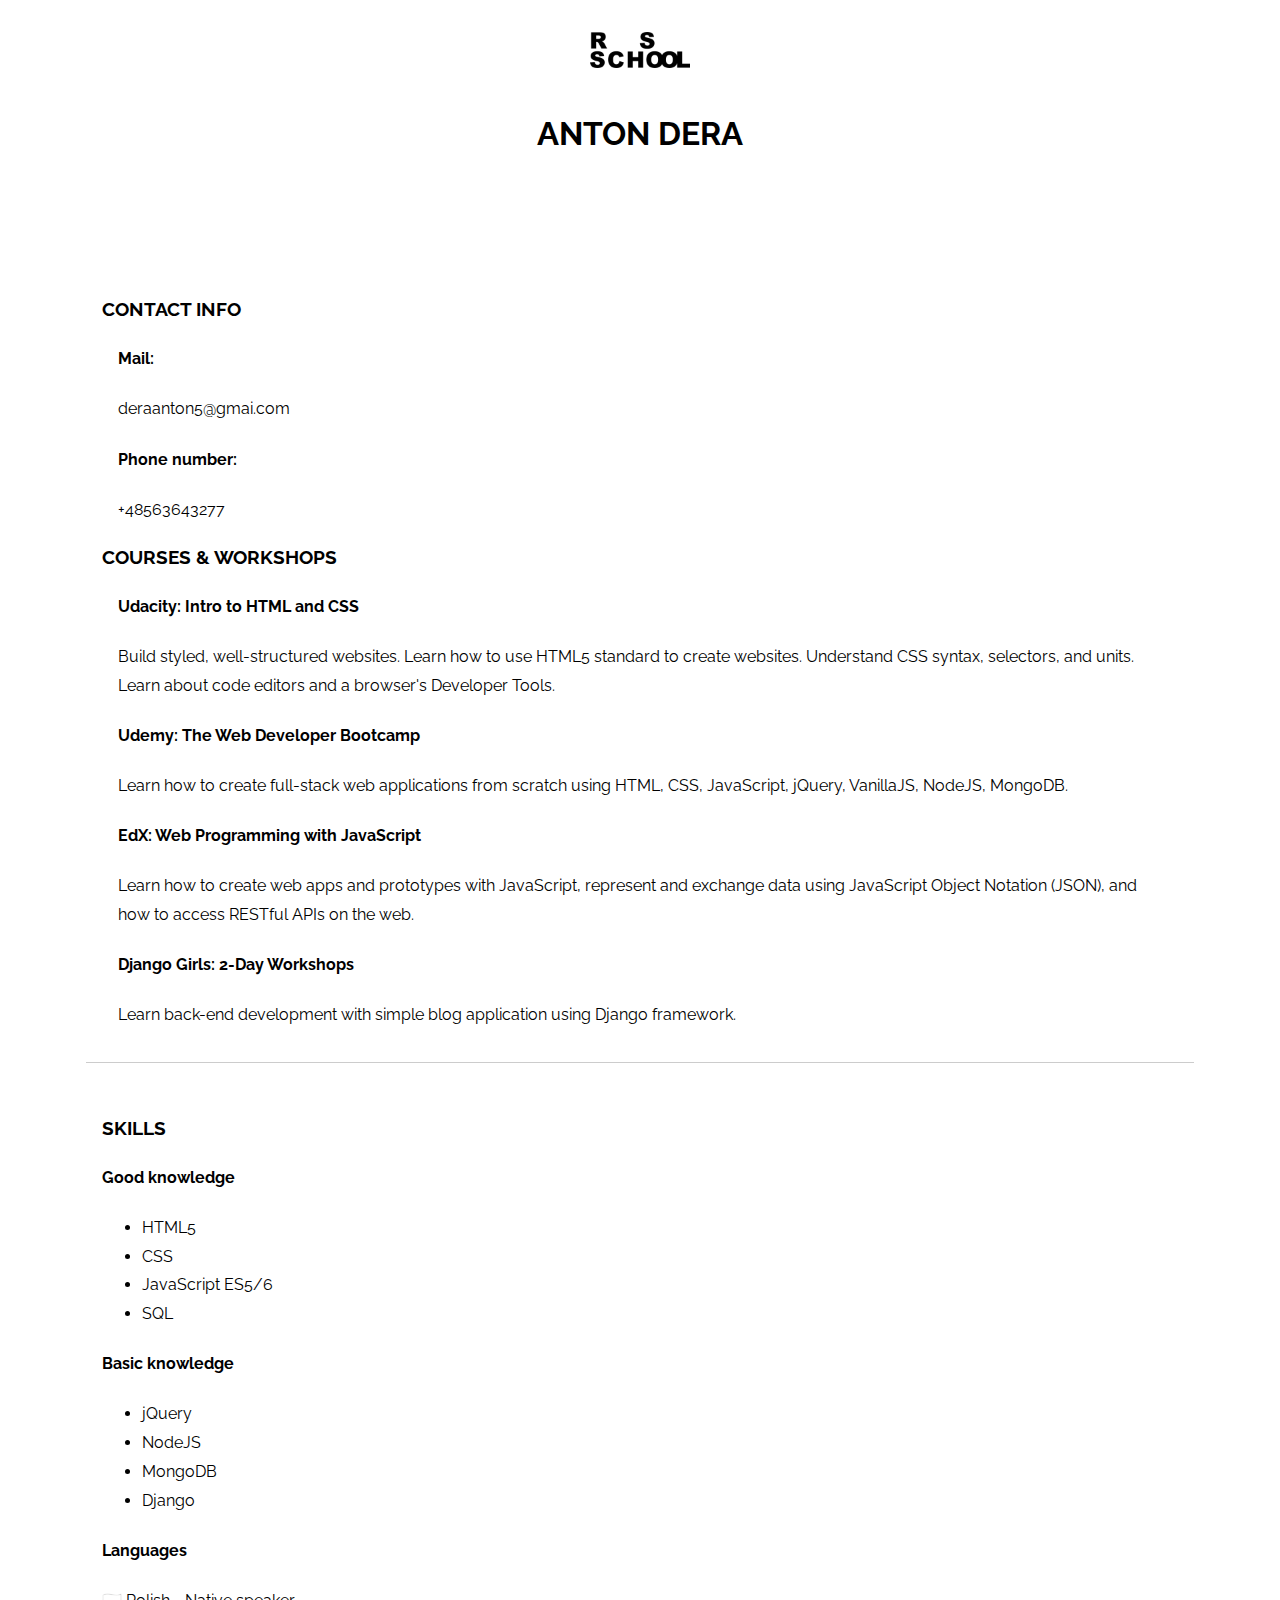
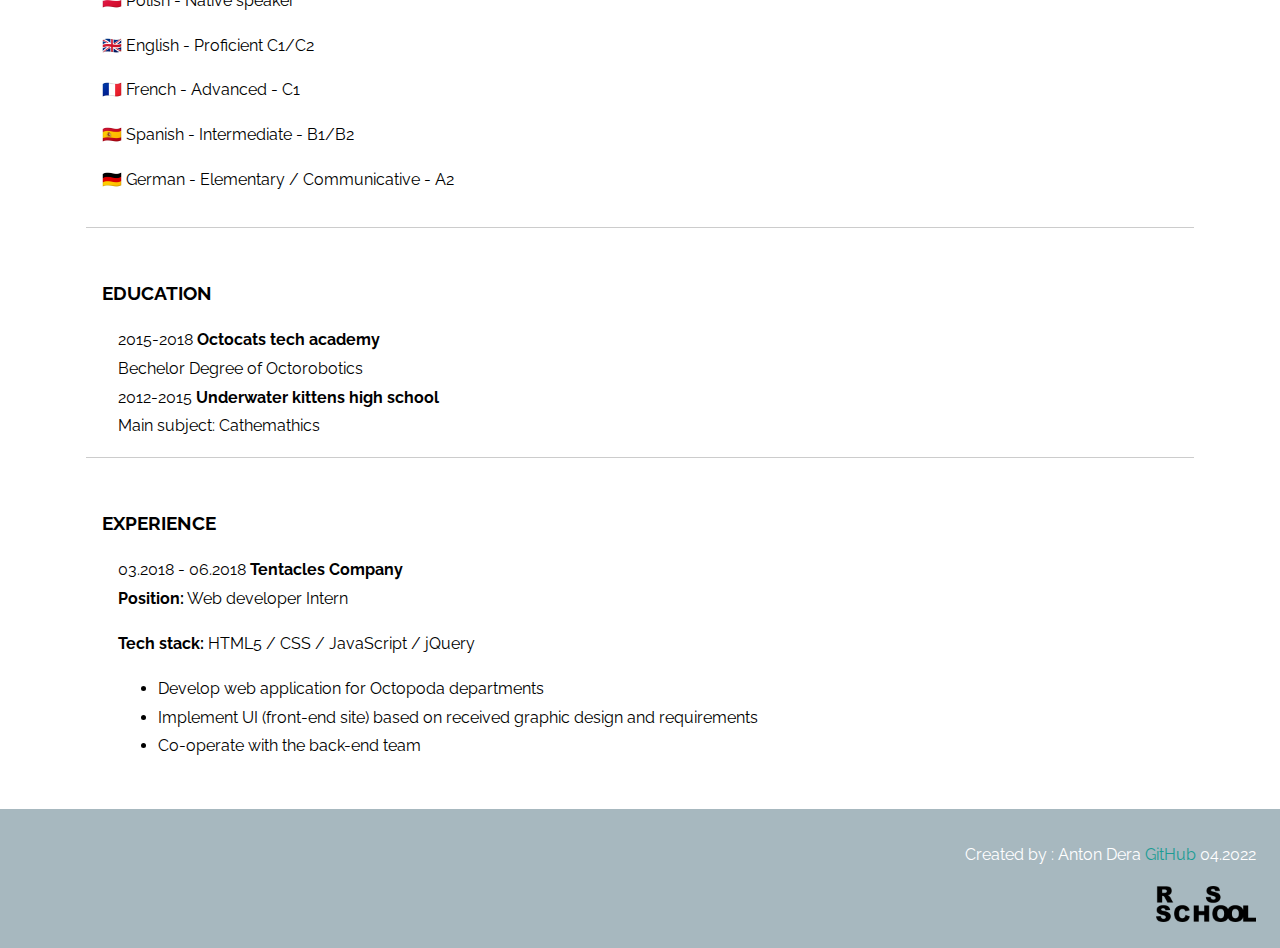
==== index.html @ 9add51fe "feat: add real social icons" ====
<!DOCTYPE html>
<html lang="en" >
<head>
  <meta charset="UTF-8">
  <title>CV - Anton</title>
  <meta name="description" content="simple CV example created with HTML and CSS">
  <meta name="author" content="Fly Nerd">
  <link rel="icon" href="logo-rsschool3.png">
  <meta name="viewport" content="width=device-width, initial-scale=1">
  <link rel="stylesheet" href="https://use.fontawesome.com/releases/v5.0.13/css/all.css" integrity="sha384-DNOHZ68U8hZfKXOrtjWvjxusGo9WQnrNx2sqG0tfsghAvtVlRW3tvkXWZh58N9jp" crossorigin="anonymous">
  <link rel="stylesheet" href="style.css">
</head>

<body>
  <header>
    <div>
      <img alt="logo" src="logo-rsschool3.png" >
    </div>
    <h1>Anton Dera</h1>
    <section>
  </header>
  <main>

    <section>
      <h3>Contact info</h3>
      <article >
        <div>
          <h4>Mail:</h4>
        </div>
        <div >
          <p>deraanton5@gmai.com </p>
        </div>
        <div >
          <h4>Phone number:</h4>
        </div>
        <div >
          <p>+48563643277 </p>
        </div>
      </article>
      <h3>Courses & Workshops</h3>
      <article >
        <div>
          <h4>Udacity: Intro to HTML and CSS</h4>
        </div>
        <div>
          <p>Build styled, well-structured websites. Learn how to use HTML5 standard to create websites. Understand CSS syntax, selectors, and units. Learn about code editors and a browser's Developer Tools.</p>
        </div>
      </article>
      <article>
        <div>
          <h4>Udemy: The Web Developer Bootcamp</h4>
        </div>
        <div> 
          <p>Learn how to create full-stack web applications from scratch using HTML, CSS, JavaScript, jQuery, VanillaJS, NodeJS, MongoDB.</p>
        </div>
      </article>
      <article >
        <div >
          <h4>EdX: Web Programming with JavaScript</h4>
        </div>
        <div >
          <p> Learn how to create web apps and prototypes with JavaScript, represent and exchange data using JavaScript Object Notation (JSON), and how to access RESTful APIs on the web. </p>
        </div>
      </article>
      <article >
        <div >
          <h4>Django Girls: 2-Day Workshops</h4>
        </div>
        <div>
          <p>Learn back-end development with simple blog application using Django  framework.</p>
        </div>
      </article>
    </section>
    <section>
      <h3>Skills</h3>
      <div>
        <div >
          <h4>Good knowledge</h4>
          <ul>
            <li>HTML5</li>
            <li>CSS</li>
            <li>JavaScript ES5/6</li>
            <li>SQL</li>
          </ul>
        </div>
        <div>
          <h4>Basic knowledge</h4>
          <ul>
            <li>jQuery</li>
            <li>NodeJS</li>
            <li>MongoDB</li>
            <li>Django</li>
          </ul>
        </div>
        <div>
          <h4>Languages</h4>
          <p>🇵🇱 Polish - Native speaker</p>
          <p>🇬🇧 English - Proficient C1/C2</p>
          <p>🇫🇷 French - Advanced - C1</p>
          <p>🇪🇸 Spanish - Intermediate - B1/B2</p>
          <p>🇩🇪 German - Elementary / Communicative - A2</p>
        </div>
      </div>
    </section>

    <section>
      <h3>Education</h3>
      <article>
        <div >
          <span>2015-2018</span> <strong>Octocats tech academy</strong>
        </div>
        <div >
          Bechelor Degree of Octorobotics
        </div>
      </article>
      <article>
        <div >
          <span>2012-2015</span> <strong>Underwater kittens high school</strong>
        </div>
        <div>
          Main subject: Cathemathics
        </div>
      </article>
    </section>
    <section>
      <h3>Experience</h3>

      <article>
        <div >
          <span>03.2018 - 06.2018</span> <strong>Tentacles Company</strong><br> <strong>Position:</strong> Web developer Intern
        </div>
        <div>
          <p><strong>Tech stack:</strong> HTML5 / CSS / JavaScript / jQuery</p>
          <ul >
            <li>Develop web application for Octopoda departments</li>
            <li>Implement UI (front-end site) based on received graphic design and requirements</li>
            <li>Co-operate with the back-end team </li>
          </ul>
        </div>
      </article>
    </section>
  </main>
  <footer>
    <p>Created by : Anton Dera <a href="https://github.com/d544s/rsschool-cv">GitHub</a> 04.2022 </p>
    <img alt="logo"src="logo-rsschool3.png" >
  </footer>
 </body>
</html>
---- style.css ----
@import url('https://fonts.googleapis.com/css?family=Raleway');

body {
  margin: 0;
  font-family: 'Raleway';
  font-size: 16px;
  line-height: 1.8em;
}

a {
  color: #1C9C94;
  text-decoration: none;
}

a:hover {
  opacity: 0.5;
}

article {
  padding:0 1em;
}

section{
  margin: 1em;
  padding: 1em;
}

header, main, footer {
  margin: 0 auto;
}

header {
  padding: 2em;
  text-align: center;
  background-image: url('./img/bg.jpg');
  background-size: cover;
  background-position: fixed;

}

header section {
  margin: 0 auto;
  max-width: 640px;
}

header img {
  max-width: 200px;
  margin-bottom: 10px;
}

h1 {
  text-transform: uppercase;
  margin: 1em 0;
}

h3 {
  text-transform: uppercase;
}

h3, h4 {
  font-weight: bold;
}

main {
  max-width: 1140px;
}

main section:not(:last-child) {
  border-bottom: 1px solid #ccc;
}

.fab {
  border: 1px solid white;
  border-radius: 50%;
  font-size: 1.5em;
  width: 1.5em;
  height: 1.5em;
  line-height: 1.5em;
  margin: 5px;
  text-align: center;
}

a .fab {
  color: white;
}

.course, .skills {
  display: -ms-flexbox;
  display: flex;
  -ms-flex-wrap: wrap;
  flex-wrap: wrap;
}

.course .title {
  color: #509e98;
  -ms-flex: 0 0 33.3%;
  flex: 0 0 33.3%;
  max-width: 33%;
}

.course .descrition {
  -ms-flex: 0 0 66.6%;
  flex: 0 0 66.6%;
  max-width: 66.6%;
}

.course .descrition p {
  padding-left: 1em;
}

.skills .column {
  -ms-flex: 0 0 50%%;
  flex: 0 0 50%;
  max-width: 50%;
}

.skills .column ul, ul.job-description {
  list-style-type: none;
}

.skills .column ul > li:before {
  content: "►";
  padding-right: 0.5em;
  color: #509e98;
}

.school, .job-title {
  text-transform: capitalize;
}

.school span, .job-title span {
  color: #889499;
  text-decoration: underline;
}

ul.job-description li:before{
  content: "✔";
  padding-right: 0.5em;
  color: #509e98;
}

footer {
 padding: 1em 1.5em;
 background: #A7B8BF;
 color: white;
 text-align: right;
}

@media only screen and (max-width: 768px) {
  .course {
    display: block;
  }

  .course .title, .course .descrition {
    max-width: 100%;
  }

}

@media only screen and (max-width: 576px) {
  .skills {
    display: block;
  }

  .skills .column {
    max-width: 100%;
  }

  footer {
    text-align: center;
  }
}
img {
  width: 100px;
}
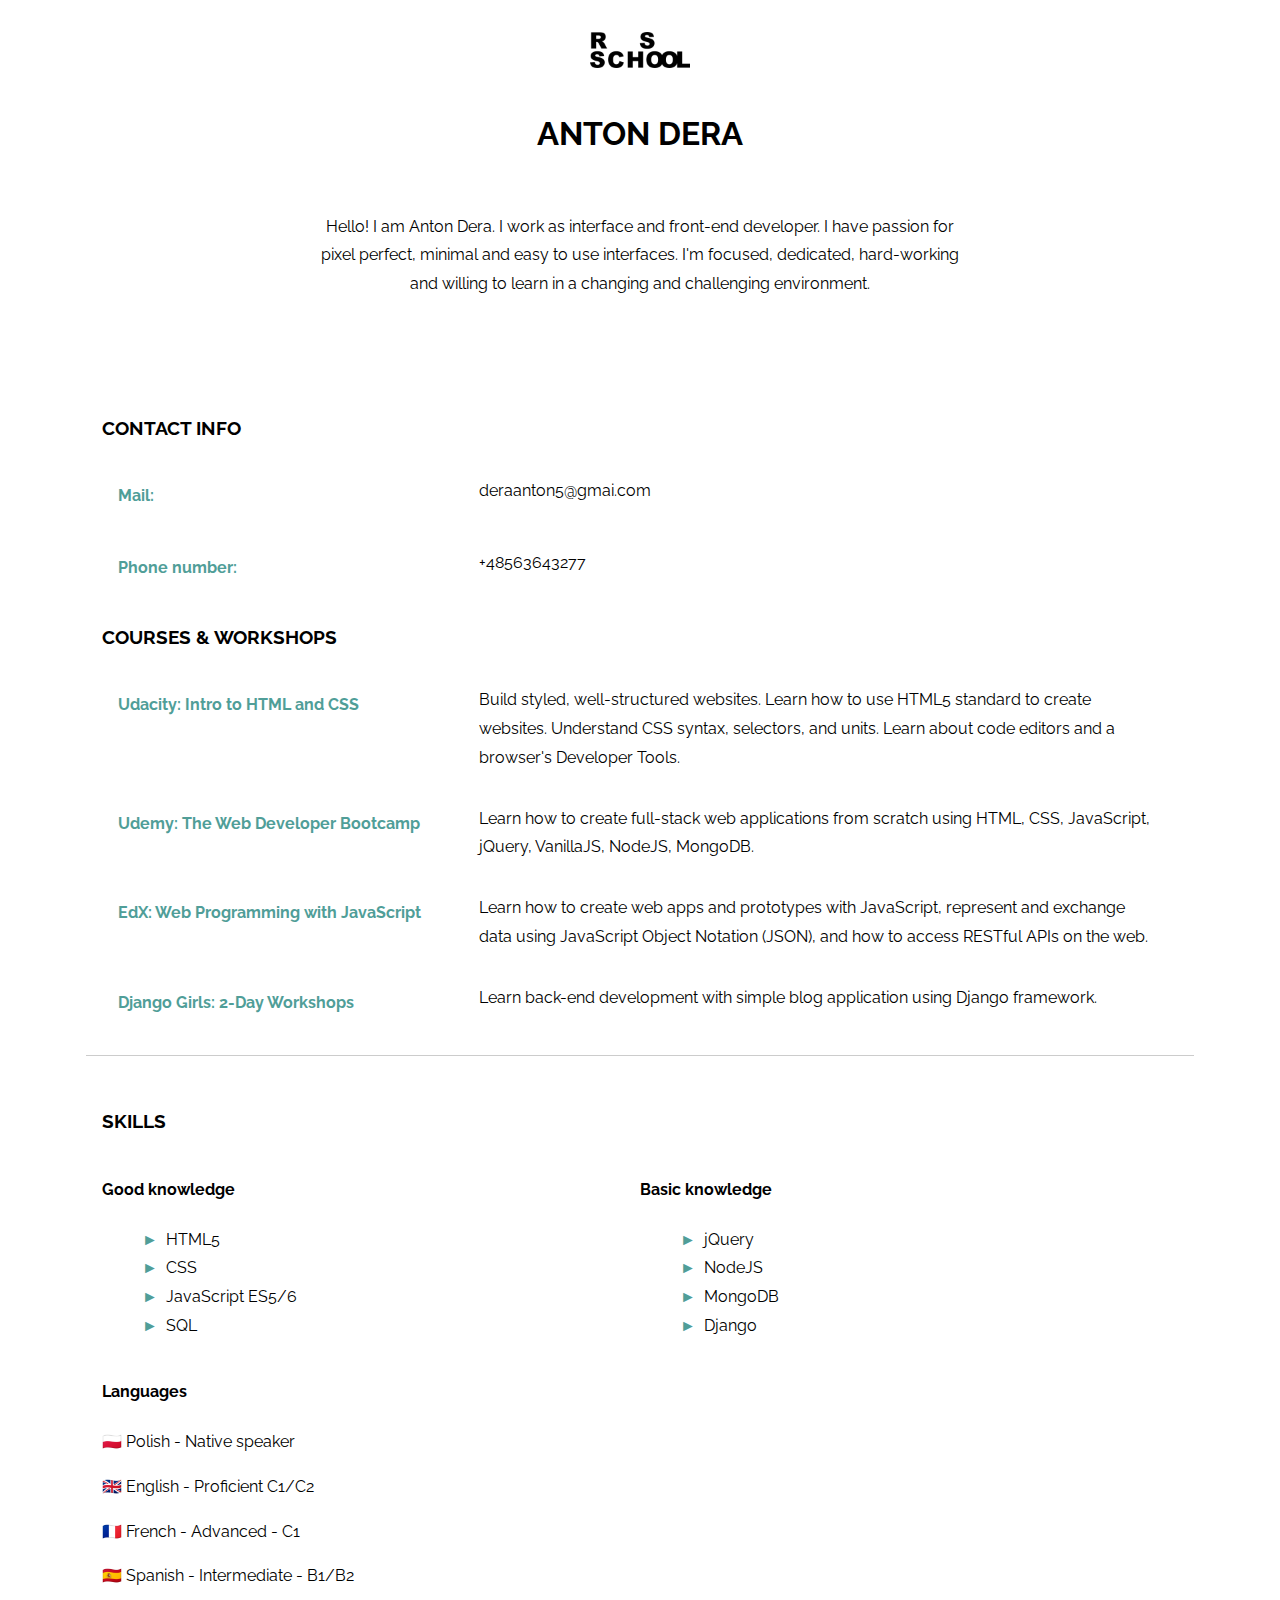
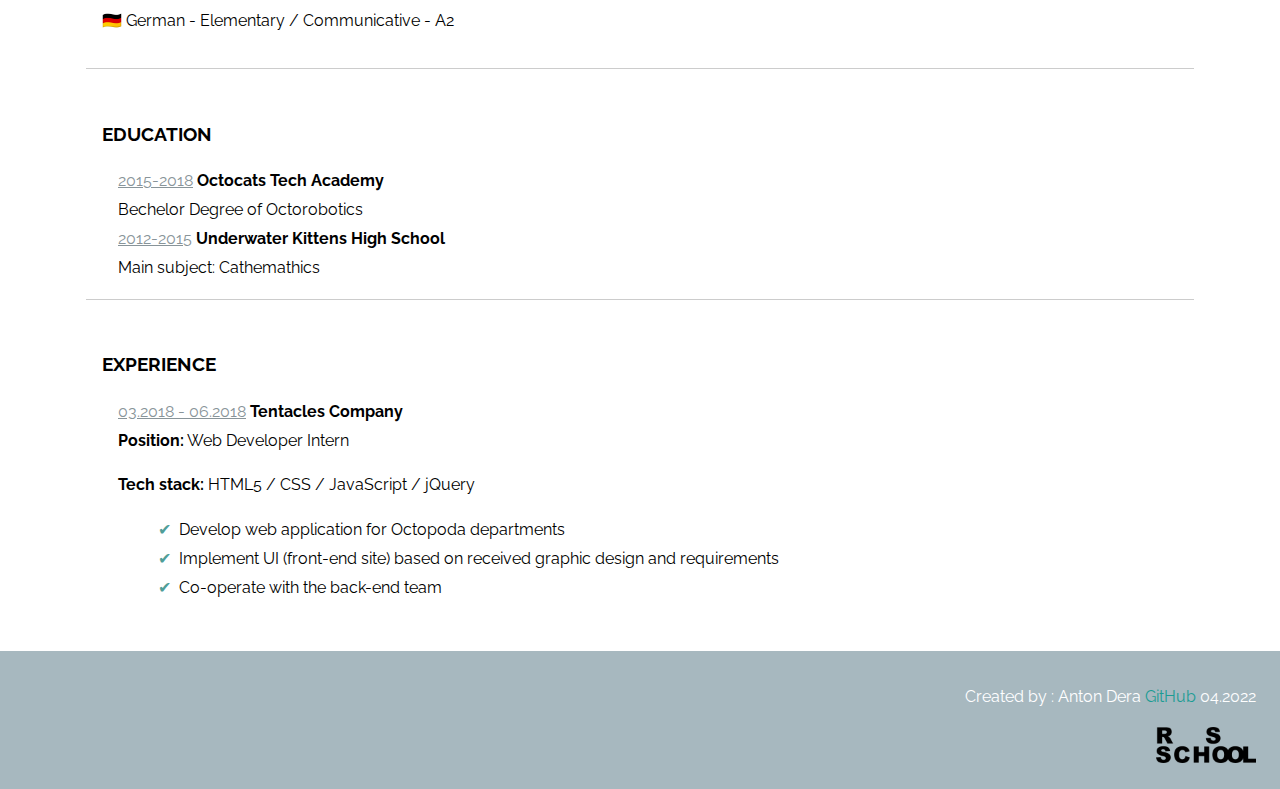
==== commit 4cc4c806: "feat: add basic page layout" ====
--- a/index.html
+++ b/index.html
@@ -1,5 +1,6 @@
 <!DOCTYPE html>
-<html lang="en" >
+
+<html>
 <head>
   <meta charset="UTF-8">
   <title>CV - Anton</title>
@@ -14,67 +15,69 @@
 <body>
   <header>
     <div>
-      <img alt="logo" src="logo-rsschool3.png" >
+      <img alt="logo" src="logo-rsschool3.png" />
     </div>
     <h1>Anton Dera</h1>
     <section>
+      <p>Hello! I am Anton Dera. I work as interface and front-end developer. I have passion for pixel perfect, minimal and easy to use interfaces. I'm  focused, dedicated, hard-working and willing to learn in a changing and challenging environment.</p>
+    </section>
   </header>
   <main>
 
     <section>
       <h3>Contact info</h3>
-      <article >
-        <div>
+      <article class='course'>
+        <div class='title'>
           <h4>Mail:</h4>
         </div>
-        <div >
+        <div class="descrition">
           <p>deraanton5@gmai.com </p>
         </div>
-        <div >
+        <div class='title'>
           <h4>Phone number:</h4>
         </div>
-        <div >
+        <div class="descrition">
           <p>+48563643277 </p>
         </div>
       </article>
       <h3>Courses & Workshops</h3>
-      <article >
-        <div>
+      <article class='course'>
+        <div class='title'>
           <h4>Udacity: Intro to HTML and CSS</h4>
         </div>
-        <div>
+        <div class="descrition">
           <p>Build styled, well-structured websites. Learn how to use HTML5 standard to create websites. Understand CSS syntax, selectors, and units. Learn about code editors and a browser's Developer Tools.</p>
         </div>
       </article>
-      <article>
-        <div>
+      <article class='course'>
+        <div class='title'>
           <h4>Udemy: The Web Developer Bootcamp</h4>
         </div>
-        <div> 
+        <div class="descrition">
           <p>Learn how to create full-stack web applications from scratch using HTML, CSS, JavaScript, jQuery, VanillaJS, NodeJS, MongoDB.</p>
         </div>
       </article>
-      <article >
-        <div >
+      <article class='course'>
+        <div class='title'>
           <h4>EdX: Web Programming with JavaScript</h4>
         </div>
-        <div >
-          <p> Learn how to create web apps and prototypes with JavaScript, represent and exchange data using JavaScript Object Notation (JSON), and how to access RESTful APIs on the web. </p>
+        <div class="descrition">
+          <p>Learn how to create web apps and prototypes with JavaScript, represent and exchange data using JavaScript Object Notation (JSON), and how to access RESTful APIs on the web.</p>
         </div>
       </article>
-      <article >
-        <div >
+      <article class='course'>
+        <div class='title'>
           <h4>Django Girls: 2-Day Workshops</h4>
         </div>
-        <div>
+        <div class="descrition">
           <p>Learn back-end development with simple blog application using Django  framework.</p>
         </div>
       </article>
     </section>
     <section>
       <h3>Skills</h3>
-      <div>
-        <div >
+      <div class='skills'>
+        <div class='column'>
           <h4>Good knowledge</h4>
           <ul>
             <li>HTML5</li>
@@ -83,7 +86,7 @@
             <li>SQL</li>
           </ul>
         </div>
-        <div>
+        <div class='column'>
           <h4>Basic knowledge</h4>
           <ul>
             <li>jQuery</li>
@@ -106,15 +109,15 @@
     <section>
       <h3>Education</h3>
       <article>
-        <div >
+        <div class='school'>
           <span>2015-2018</span> <strong>Octocats tech academy</strong>
         </div>
-        <div >
+        <div class="descrition">
           Bechelor Degree of Octorobotics
         </div>
       </article>
       <article>
-        <div >
+        <div class='school'>
           <span>2012-2015</span> <strong>Underwater kittens high school</strong>
         </div>
         <div>
@@ -124,14 +127,14 @@
     </section>
     <section>
       <h3>Experience</h3>
-
+    
       <article>
-        <div >
+        <div class='job-title'>
           <span>03.2018 - 06.2018</span> <strong>Tentacles Company</strong><br> <strong>Position:</strong> Web developer Intern
         </div>
         <div>
           <p><strong>Tech stack:</strong> HTML5 / CSS / JavaScript / jQuery</p>
-          <ul >
+          <ul class="job-description">
             <li>Develop web application for Octopoda departments</li>
             <li>Implement UI (front-end site) based on received graphic design and requirements</li>
             <li>Co-operate with the back-end team </li>
@@ -142,7 +145,8 @@
   </main>
   <footer>
     <p>Created by : Anton Dera <a href="https://github.com/d544s/rsschool-cv">GitHub</a> 04.2022 </p>
-    <img alt="logo"src="logo-rsschool3.png" >
+    <img alt="logo" src="logo-rsschool3.png" />
   </footer>
- </body>
-</html>  
+</body>
+
+</html>
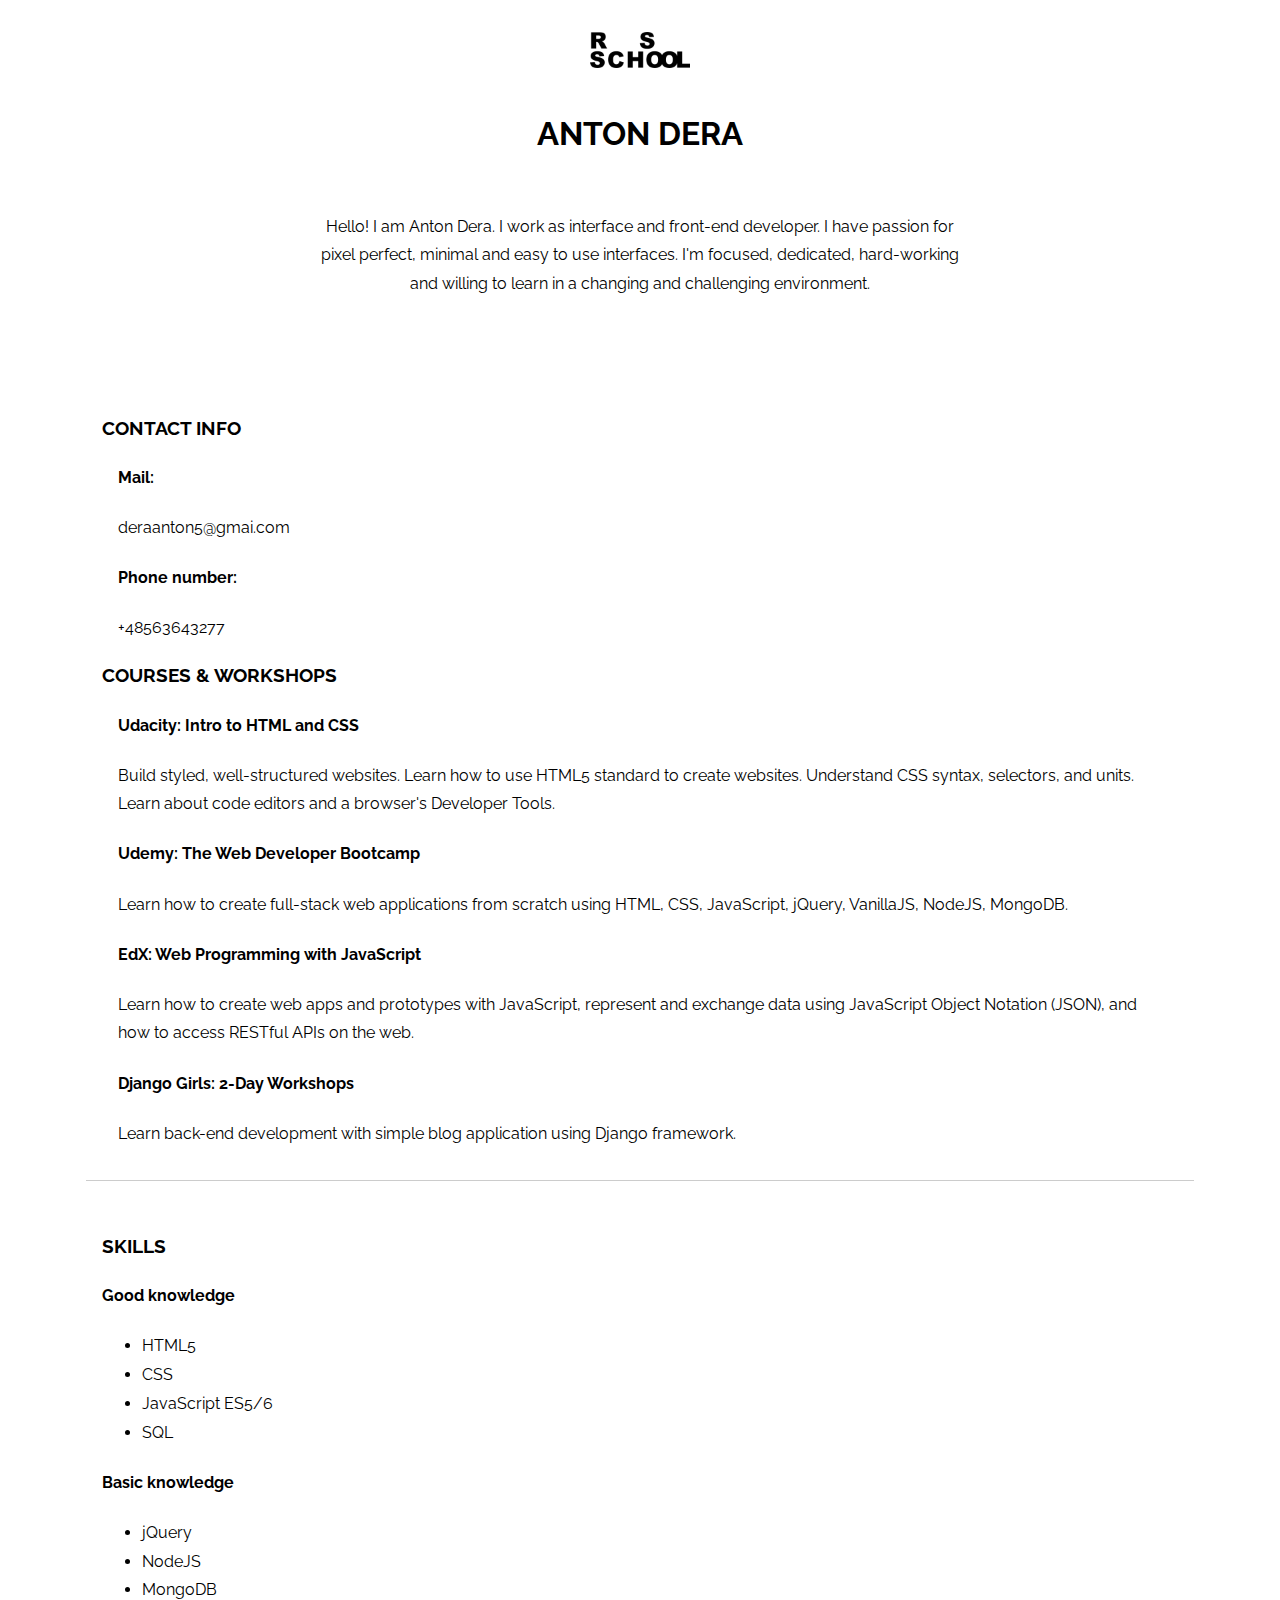
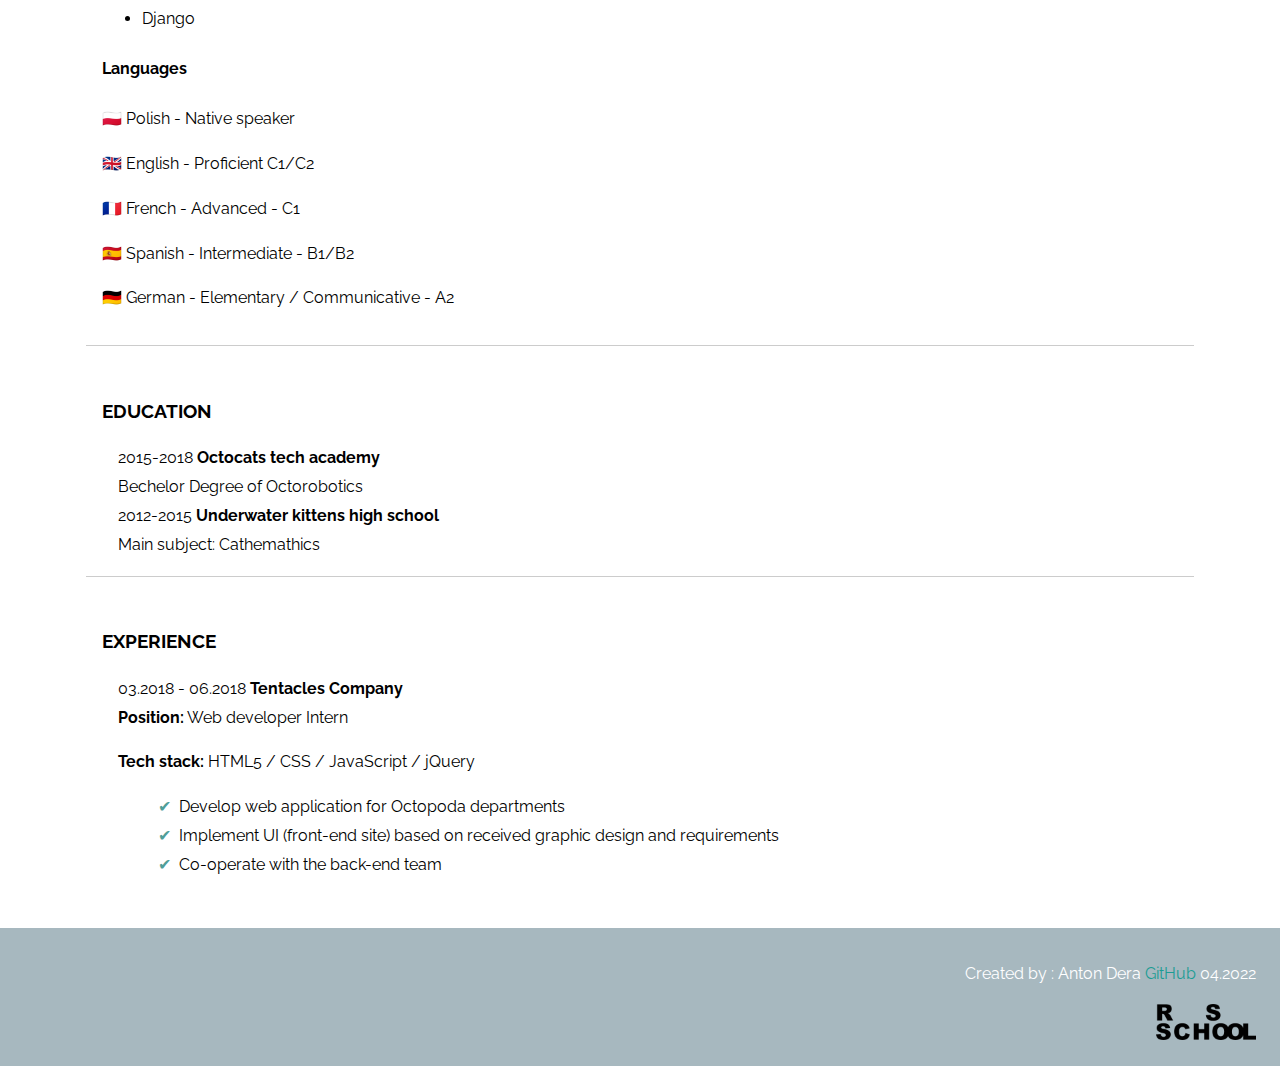
==== commit 079385cb: "feat: add real social icons" ====
--- a/index.html
+++ b/index.html
@@ -1,6 +1,6 @@
 <!DOCTYPE html>
 
-<html>
+<html lang="en">
 <head>
   <meta charset="UTF-8">
   <title>CV - Anton</title>
@@ -15,7 +15,7 @@
 <body>
   <header>
     <div>
-      <img alt="logo" src="logo-rsschool3.png" />
+      <img alt="logo" src="logo-rsschool3.png" >
     </div>
     <h1>Anton Dera</h1>
     <section>
@@ -26,58 +26,58 @@
 
     <section>
       <h3>Contact info</h3>
-      <article class='course'>
-        <div class='title'>
+      <article>
+        <div >
           <h4>Mail:</h4>
         </div>
-        <div class="descrition">
+        <div >
           <p>deraanton5@gmai.com </p>
         </div>
-        <div class='title'>
+        <div >
           <h4>Phone number:</h4>
         </div>
-        <div class="descrition">
+        <div >
           <p>+48563643277 </p>
         </div>
       </article>
       <h3>Courses & Workshops</h3>
-      <article class='course'>
-        <div class='title'>
+      <article >
+        <div >
           <h4>Udacity: Intro to HTML and CSS</h4>
         </div>
-        <div class="descrition">
+        <div >
           <p>Build styled, well-structured websites. Learn how to use HTML5 standard to create websites. Understand CSS syntax, selectors, and units. Learn about code editors and a browser's Developer Tools.</p>
         </div>
       </article>
-      <article class='course'>
-        <div class='title'>
+      <article >
+        <div >
           <h4>Udemy: The Web Developer Bootcamp</h4>
         </div>
-        <div class="descrition">
+        <div >
           <p>Learn how to create full-stack web applications from scratch using HTML, CSS, JavaScript, jQuery, VanillaJS, NodeJS, MongoDB.</p>
         </div>
       </article>
-      <article class='course'>
-        <div class='title'>
+      <article >
+        <div >
           <h4>EdX: Web Programming with JavaScript</h4>
         </div>
-        <div class="descrition">
+        <div >
           <p>Learn how to create web apps and prototypes with JavaScript, represent and exchange data using JavaScript Object Notation (JSON), and how to access RESTful APIs on the web.</p>
         </div>
       </article>
-      <article class='course'>
-        <div class='title'>
+      <article >
+        <div >
           <h4>Django Girls: 2-Day Workshops</h4>
         </div>
-        <div class="descrition">
+        <div >
           <p>Learn back-end development with simple blog application using Django  framework.</p>
         </div>
       </article>
     </section>
     <section>
       <h3>Skills</h3>
-      <div class='skills'>
-        <div class='column'>
+      <div >
+        <div >
           <h4>Good knowledge</h4>
           <ul>
             <li>HTML5</li>
@@ -86,7 +86,7 @@
             <li>SQL</li>
           </ul>
         </div>
-        <div class='column'>
+        <div >
           <h4>Basic knowledge</h4>
           <ul>
             <li>jQuery</li>
@@ -109,15 +109,15 @@
     <section>
       <h3>Education</h3>
       <article>
-        <div class='school'>
+        <div >
           <span>2015-2018</span> <strong>Octocats tech academy</strong>
         </div>
-        <div class="descrition">
+        <div >
           Bechelor Degree of Octorobotics
         </div>
       </article>
       <article>
-        <div class='school'>
+        <div >
           <span>2012-2015</span> <strong>Underwater kittens high school</strong>
         </div>
         <div>
@@ -129,7 +129,7 @@
       <h3>Experience</h3>
     
       <article>
-        <div class='job-title'>
+        <div >
           <span>03.2018 - 06.2018</span> <strong>Tentacles Company</strong><br> <strong>Position:</strong> Web developer Intern
         </div>
         <div>
@@ -145,7 +145,7 @@
   </main>
   <footer>
     <p>Created by : Anton Dera <a href="https://github.com/d544s/rsschool-cv">GitHub</a> 04.2022 </p>
-    <img alt="logo" src="logo-rsschool3.png" />
+    <img alt="logo" src="logo-rsschool3.png" >
   </footer>
 </body>
 
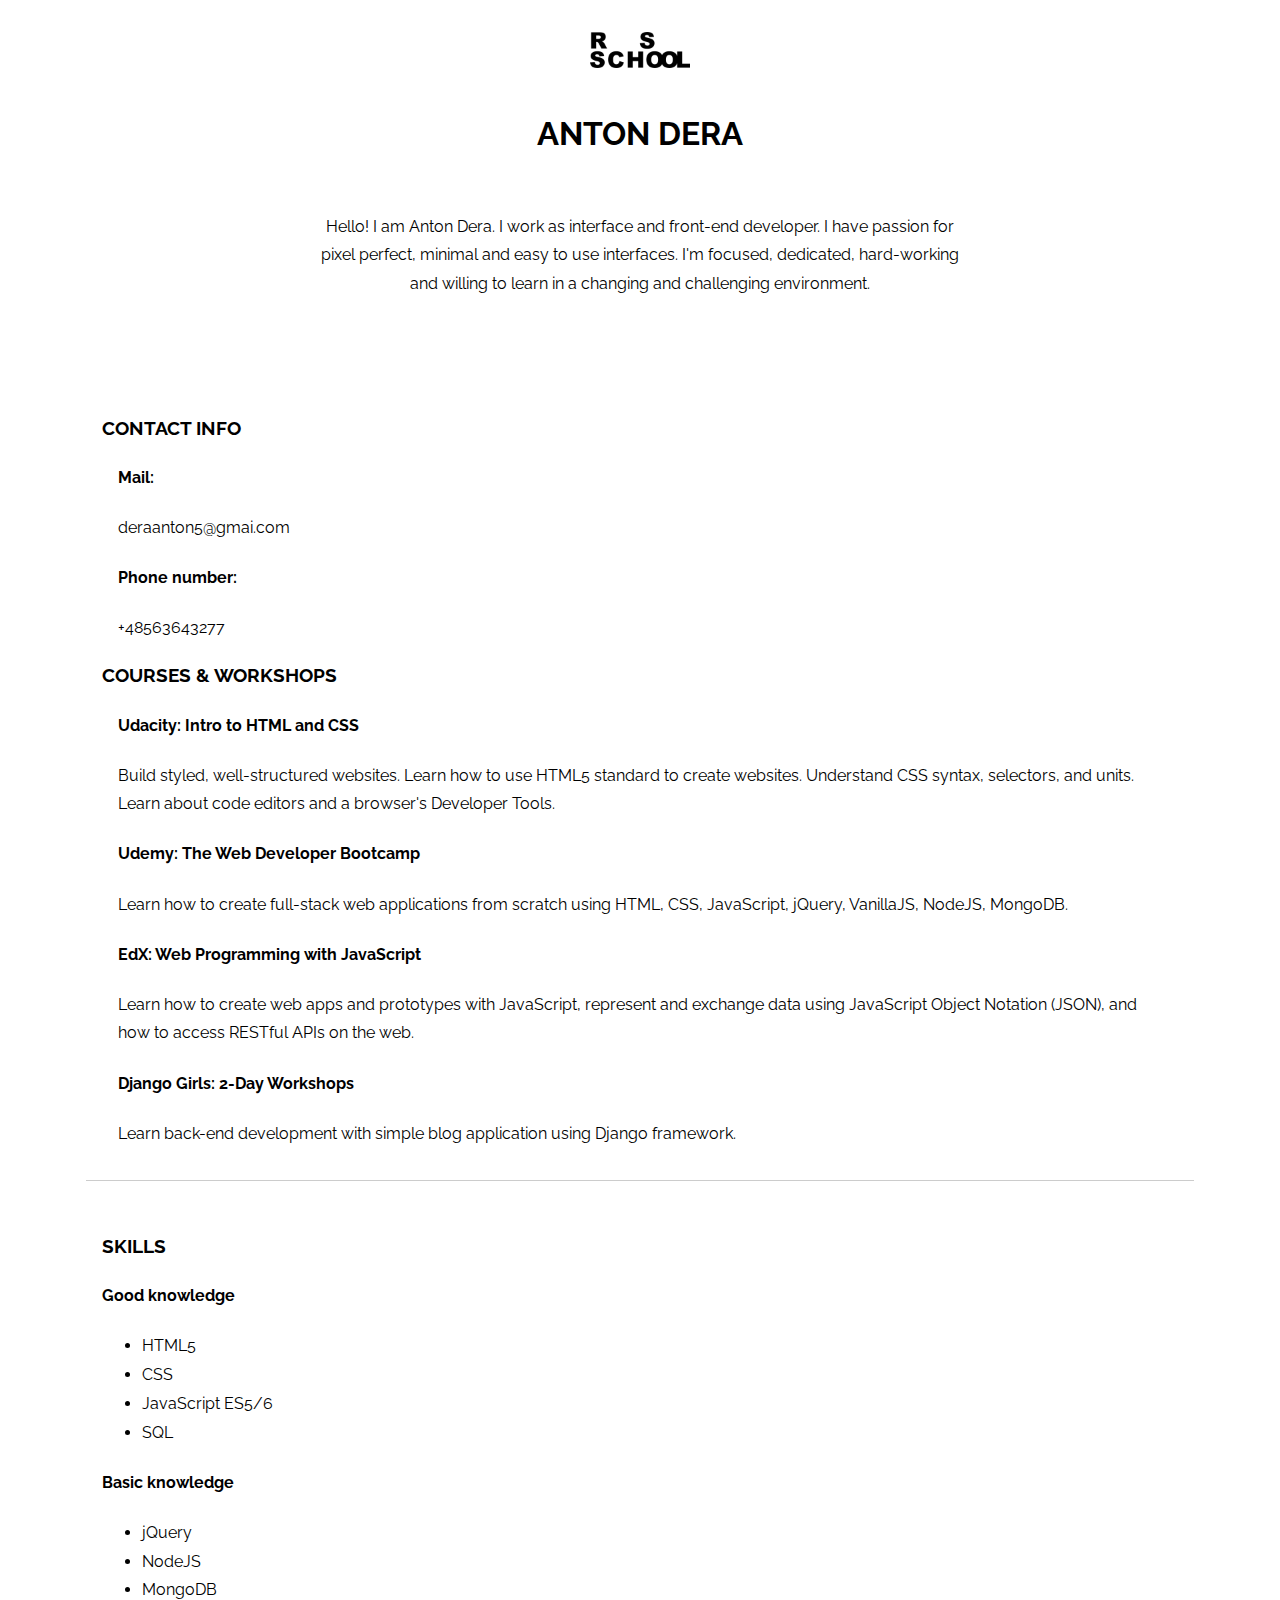
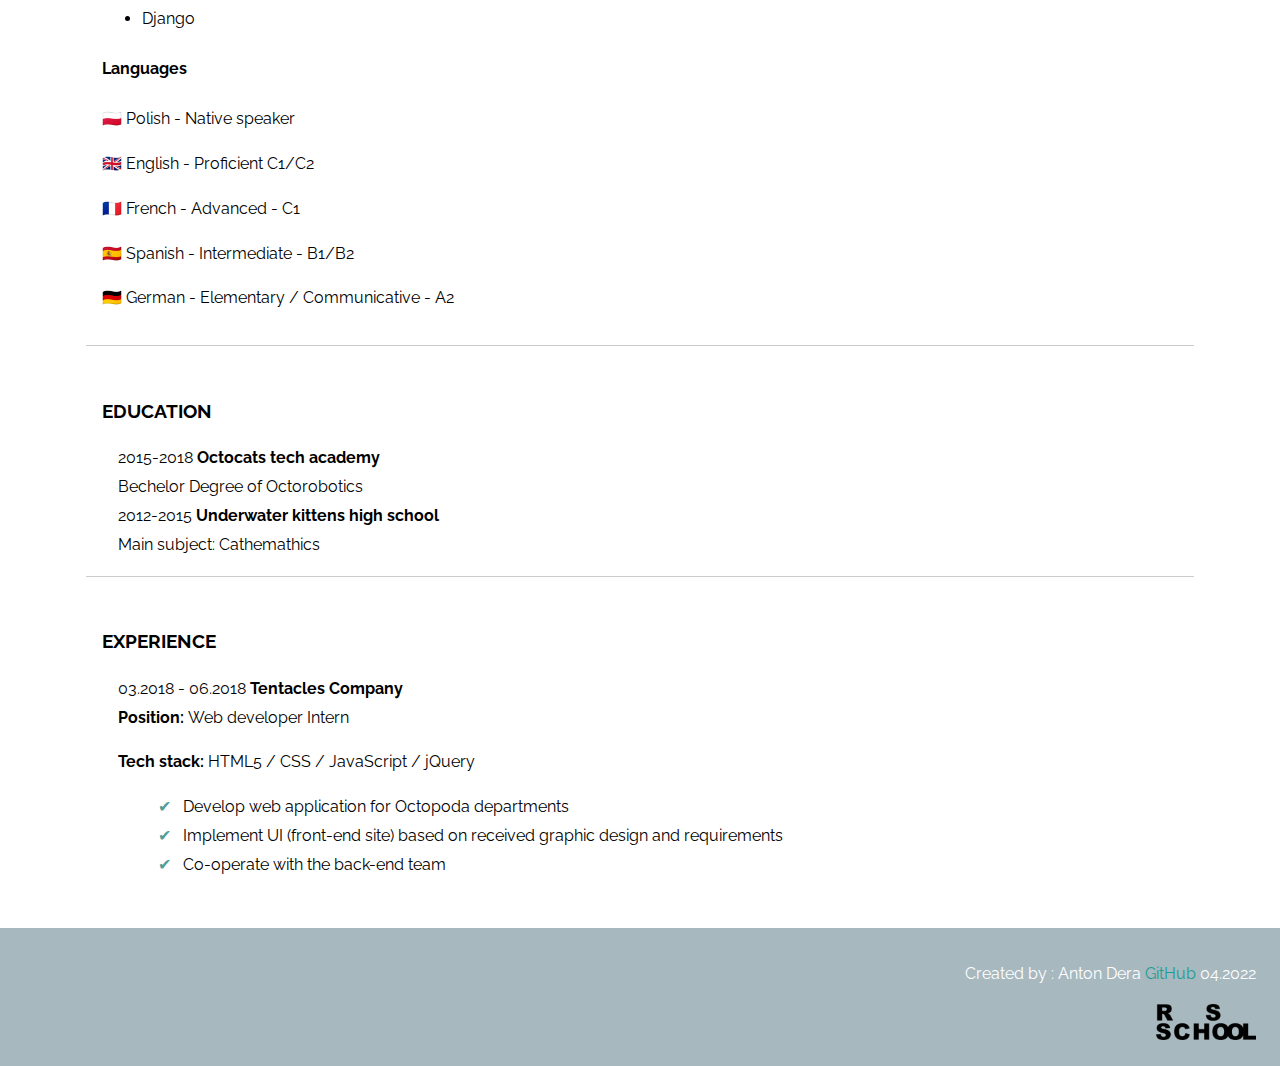
==== commit 030f7df3: "feat: implement request to youtube API" ====
--- a/index.html
+++ b/index.html
@@ -3,7 +3,7 @@
 <html lang="en">
 <head>
   <meta charset="UTF-8">
-  <title>CV - Anton</title>
+  <title>CV - Anton </title>
   <meta name="description" content="simple CV example created with HTML and CSS">
   <meta name="author" content="Fly Nerd">
   <link rel="icon" href="logo-rsschool3.png">
@@ -17,60 +17,60 @@
     <div>
       <img alt="logo" src="logo-rsschool3.png" >
     </div>
-    <h1>Anton Dera</h1>
+    <h1> Anton Dera </h1>
     <section>
-      <p>Hello! I am Anton Dera. I work as interface and front-end developer. I have passion for pixel perfect, minimal and easy to use interfaces. I'm  focused, dedicated, hard-working and willing to learn in a changing and challenging environment.</p>
+      <p> Hello! I am Anton Dera. I work as interface and front-end developer. I have passion for pixel perfect, minimal and easy to use interfaces. I'm  focused, dedicated, hard-working and willing to learn in a changing and challenging environment. </p>
     </section>
   </header>
   <main>
 
     <section>
-      <h3>Contact info</h3>
+      <h3> Contact info </h3>
       <article>
         <div >
-          <h4>Mail:</h4>
+          <h4> Mail: </h4>
         </div>
         <div >
-          <p>deraanton5@gmai.com </p>
+          <p> deraanton5@gmai.com </p>
         </div>
         <div >
-          <h4>Phone number:</h4>
+          <h4> Phone number: </h4>
         </div>
         <div >
-          <p>+48563643277 </p>
+          <p> +48563643277 </p>
         </div>
       </article>
-      <h3>Courses & Workshops</h3>
+      <h3> Courses & Workshops </h3>
       <article >
         <div >
-          <h4>Udacity: Intro to HTML and CSS</h4>
+          <h4> Udacity: Intro to HTML and CSS </h4>
         </div>
         <div >
-          <p>Build styled, well-structured websites. Learn how to use HTML5 standard to create websites. Understand CSS syntax, selectors, and units. Learn about code editors and a browser's Developer Tools.</p>
+          <p> Build styled, well-structured websites. Learn how to use HTML5 standard to create websites. Understand CSS syntax, selectors, and units. Learn about code editors and a browser's Developer Tools. </p>
         </div>
       </article>
       <article >
         <div >
-          <h4>Udemy: The Web Developer Bootcamp</h4>
+          <h4> Udemy: The Web Developer Bootcamp </h4>
         </div>
         <div >
-          <p>Learn how to create full-stack web applications from scratch using HTML, CSS, JavaScript, jQuery, VanillaJS, NodeJS, MongoDB.</p>
+          <p> Learn how to create full-stack web applications from scratch using HTML, CSS, JavaScript, jQuery, VanillaJS, NodeJS, MongoDB. </p>
         </div>
       </article>
       <article >
         <div >
-          <h4>EdX: Web Programming with JavaScript</h4>
+          <h4> EdX: Web Programming with JavaScript </h4>
         </div>
         <div >
-          <p>Learn how to create web apps and prototypes with JavaScript, represent and exchange data using JavaScript Object Notation (JSON), and how to access RESTful APIs on the web.</p>
+          <p> Learn how to create web apps and prototypes with JavaScript, represent and exchange data using JavaScript Object Notation (JSON), and how to access RESTful APIs on the web. </p>
         </div>
       </article>
       <article >
         <div >
-          <h4>Django Girls: 2-Day Workshops</h4>
+          <h4> Django Girls: 2-Day Workshops </h4>
         </div>
         <div >
-          <p>Learn back-end development with simple blog application using Django  framework.</p>
+          <p> Learn back-end development with simple blog application using Django  framework. </p>
         </div>
       </article>
     </section>
@@ -78,39 +78,39 @@
       <h3>Skills</h3>
       <div >
         <div >
-          <h4>Good knowledge</h4>
+          <h4> Good knowledge </h4>
           <ul>
-            <li>HTML5</li>
-            <li>CSS</li>
-            <li>JavaScript ES5/6</li>
-            <li>SQL</li>
+            <li> HTML5 </li>
+            <li> CSS </li>
+            <li> JavaScript ES5/6 </li>
+            <li> SQL </li>
           </ul>
         </div>
         <div >
-          <h4>Basic knowledge</h4>
+          <h4> Basic knowledge </h4>
           <ul>
-            <li>jQuery</li>
-            <li>NodeJS</li>
-            <li>MongoDB</li>
-            <li>Django</li>
+            <li> jQuery </li>
+            <li> NodeJS </li>
+            <li> MongoDB </li>
+            <li> Django </li>
           </ul>
         </div>
         <div>
-          <h4>Languages</h4>
-          <p>🇵🇱 Polish - Native speaker</p>
-          <p>🇬🇧 English - Proficient C1/C2</p>
-          <p>🇫🇷 French - Advanced - C1</p>
-          <p>🇪🇸 Spanish - Intermediate - B1/B2</p>
-          <p>🇩🇪 German - Elementary / Communicative - A2</p>
+          <h4> Languages </h4>
+          <p> 🇵🇱 Polish - Native speaker </p>
+          <p> 🇬🇧 English - Proficient C1/C2 </p>
+          <p> 🇫🇷 French - Advanced - C1 </p>
+          <p> 🇪🇸 Spanish - Intermediate - B1/B2 </p>
+          <p> 🇩🇪 German - Elementary / Communicative - A2 </p>
         </div>
       </div>
     </section>
 
     <section>
-      <h3>Education</h3>
+      <h3> Education </h3>
       <article>
         <div >
-          <span>2015-2018</span> <strong>Octocats tech academy</strong>
+          <span> 2015-2018 </span> <strong> Octocats tech academy </strong>
         </div>
         <div >
           Bechelor Degree of Octorobotics
@@ -118,7 +118,7 @@
       </article>
       <article>
         <div >
-          <span>2012-2015</span> <strong>Underwater kittens high school</strong>
+          <span> 2012-2015 </span> <strong> Underwater kittens high school </strong>
         </div>
         <div>
           Main subject: Cathemathics
@@ -126,25 +126,25 @@
       </article>
     </section>
     <section>
-      <h3>Experience</h3>
+      <h3> Experience </h3>
     
       <article>
         <div >
-          <span>03.2018 - 06.2018</span> <strong>Tentacles Company</strong><br> <strong>Position:</strong> Web developer Intern
+          <span> 03.2018 - 06.2018 </span> <strong> Tentacles Company </strong><br> <strong> Position: </strong>  Web developer Intern
         </div>
         <div>
-          <p><strong>Tech stack:</strong> HTML5 / CSS / JavaScript / jQuery</p>
+          <p> <strong> Tech stack: </strong> HTML5 / CSS / JavaScript / jQuery </p>
           <ul class="job-description">
-            <li>Develop web application for Octopoda departments</li>
-            <li>Implement UI (front-end site) based on received graphic design and requirements</li>
-            <li>Co-operate with the back-end team </li>
+            <li> Develop web application for Octopoda departments </li>
+            <li> Implement UI (front-end site) based on received graphic design and requirements </li>
+            <li> Co-operate with the back-end team </li>
           </ul>
         </div>
       </article>
     </section>
   </main>
   <footer>
-    <p>Created by : Anton Dera <a href="https://github.com/d544s/rsschool-cv">GitHub</a> 04.2022 </p>
+    <p> Created by : Anton Dera <a href="https://github.com/d544s/rsschool-cv">GitHub</a> 04.2022  </p>
     <img alt="logo" src="logo-rsschool3.png" >
   </footer>
 </body>
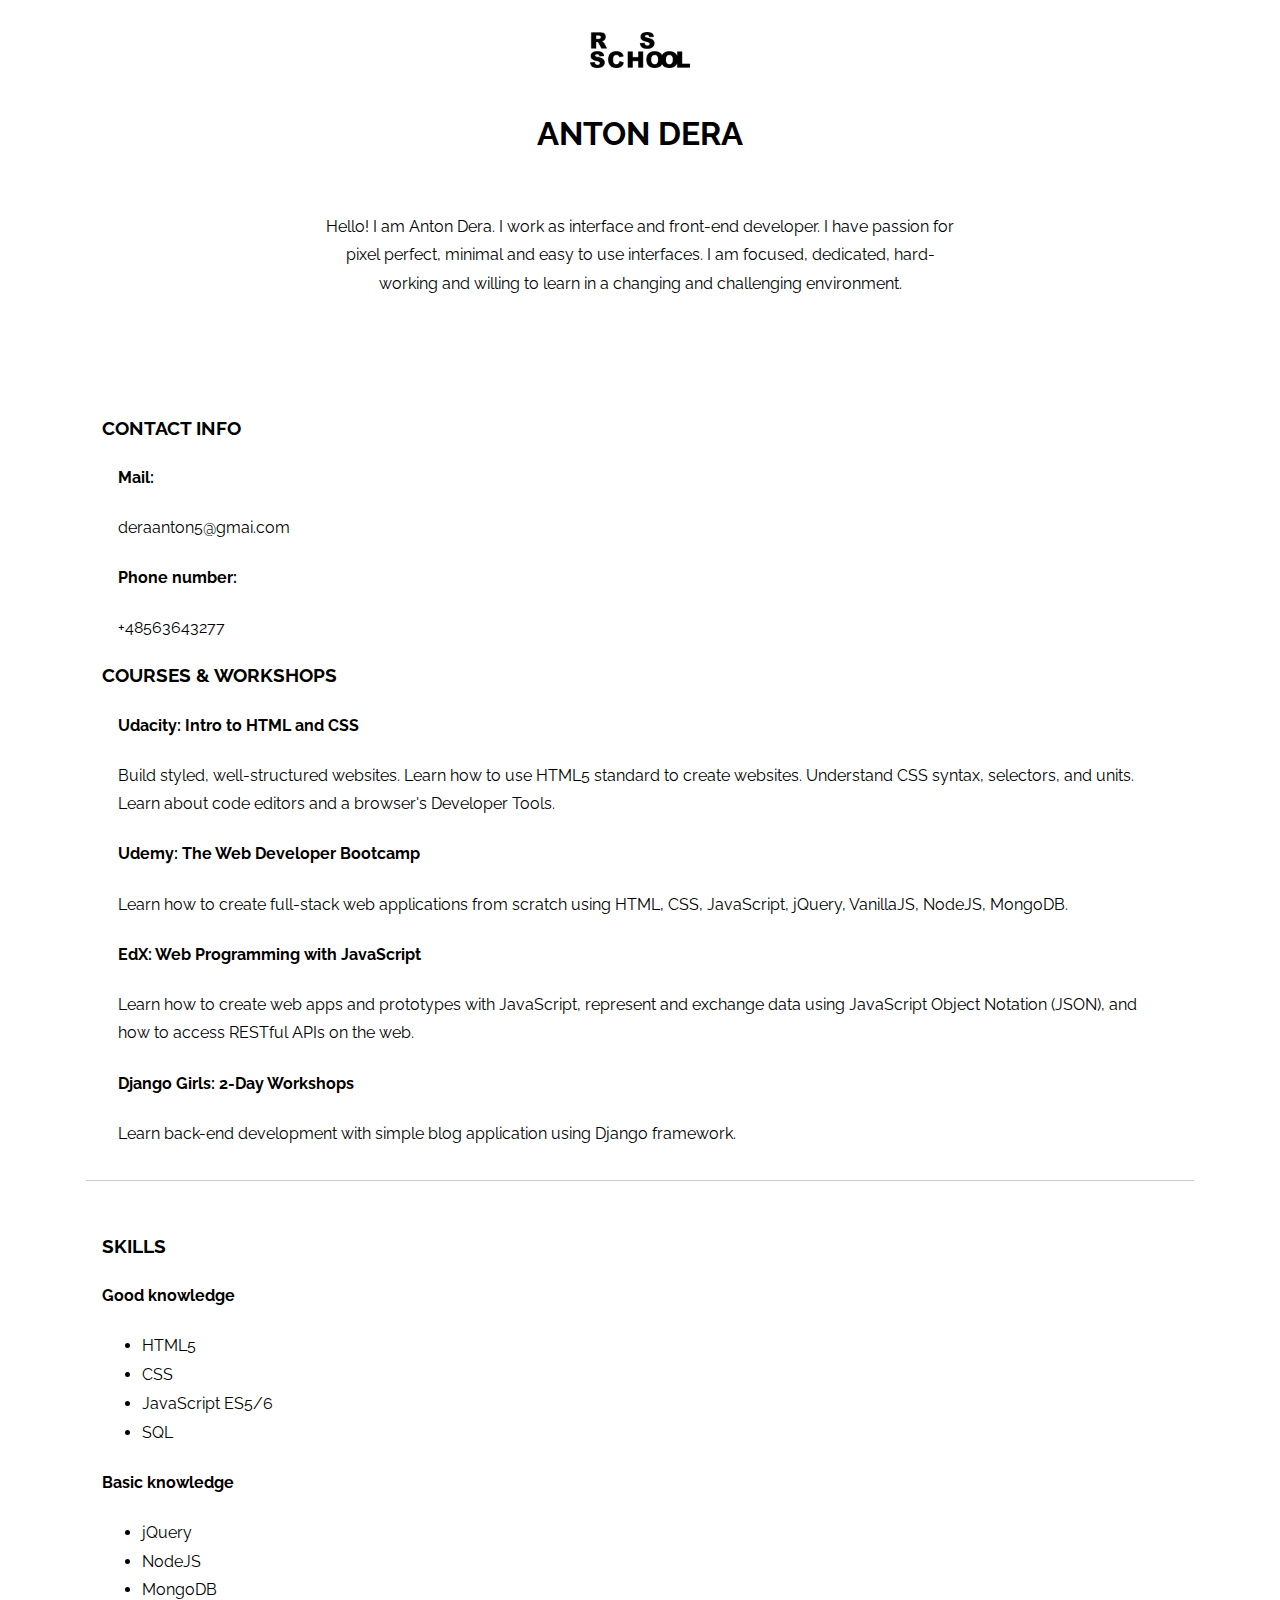
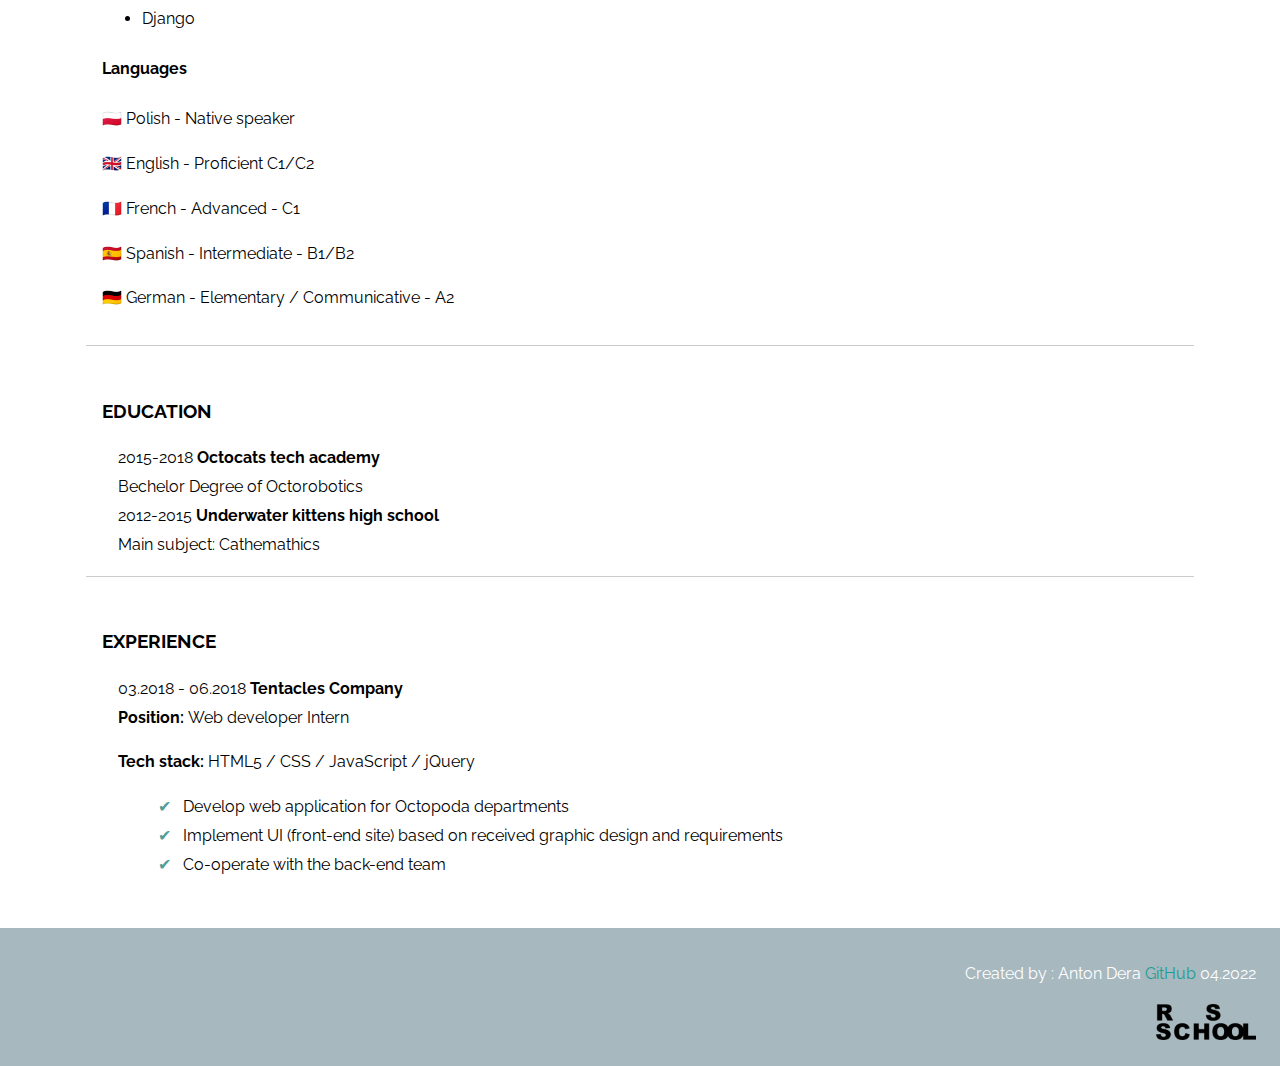
==== commit 9b34aa21: "docs: update readme with additional information" ====
--- a/index.html
+++ b/index.html
@@ -2,80 +2,80 @@
 
 <html lang="en">
 <head>
-  <meta charset="UTF-8">
-  <title>CV - Anton </title>
-  <meta name="description" content="simple CV example created with HTML and CSS">
-  <meta name="author" content="Fly Nerd">
-  <link rel="icon" href="logo-rsschool3.png">
-  <meta name="viewport" content="width=device-width, initial-scale=1">
-  <link rel="stylesheet" href="https://use.fontawesome.com/releases/v5.0.13/css/all.css" integrity="sha384-DNOHZ68U8hZfKXOrtjWvjxusGo9WQnrNx2sqG0tfsghAvtVlRW3tvkXWZh58N9jp" crossorigin="anonymous">
-  <link rel="stylesheet" href="style.css">
+<meta charset="UTF-8">
+<title>CV - Anton </title>
+<meta name="description" content="simple CV example created with HTML and CSS">
+<meta name="author" content="Fly Nerd">
+<link rel="icon" href="logo-rsschool3.png">
+<meta name="viewport" content="width=device-width, initial-scale=1">
+<link rel="stylesheet" href="https://use.fontawesome.com/releases/v5.0.13/css/all.css" integrity="sha384-DNOHZ68U8hZfKXOrtjWvjxusGo9WQnrNx2sqG0tfsghAvtVlRW3tvkXWZh58N9jp" crossorigin="anonymous">
+<link rel="stylesheet" href="style.css">
 </head>
 
 <body>
-  <header>
-    <div>
-      <img alt="logo" src="logo-rsschool3.png" >
-    </div>
-    <h1> Anton Dera </h1>
-    <section>
-      <p> Hello! I am Anton Dera. I work as interface and front-end developer. I have passion for pixel perfect, minimal and easy to use interfaces. I'm  focused, dedicated, hard-working and willing to learn in a changing and challenging environment. </p>
-    </section>
-  </header>
-  <main>
+<header>
+<div>
+<img alt="logo" src="logo-rsschool3.png" >
+</div>
+<h1> Anton Dera </h1>
+<section>
+<p> Hello! I am Anton Dera. I work as interface and front-end developer. I have passion for pixel perfect, minimal and easy to use interfaces. I am  focused, dedicated, hard-working and willing to learn in a changing and challenging environment. </p>
+</section>
+</header>
+<main>
 
-    <section>
-      <h3> Contact info </h3>
-      <article>
-        <div >
-          <h4> Mail: </h4>
-        </div>
-        <div >
-          <p> deraanton5@gmai.com </p>
-        </div>
-        <div >
-          <h4> Phone number: </h4>
-        </div>
-        <div >
-          <p> +48563643277 </p>
-        </div>
-      </article>
-      <h3> Courses & Workshops </h3>
-      <article >
-        <div >
-          <h4> Udacity: Intro to HTML and CSS </h4>
-        </div>
-        <div >
-          <p> Build styled, well-structured websites. Learn how to use HTML5 standard to create websites. Understand CSS syntax, selectors, and units. Learn about code editors and a browser's Developer Tools. </p>
-        </div>
-      </article>
-      <article >
-        <div >
-          <h4> Udemy: The Web Developer Bootcamp </h4>
-        </div>
-        <div >
-          <p> Learn how to create full-stack web applications from scratch using HTML, CSS, JavaScript, jQuery, VanillaJS, NodeJS, MongoDB. </p>
-        </div>
-      </article>
-      <article >
-        <div >
-          <h4> EdX: Web Programming with JavaScript </h4>
-        </div>
-        <div >
-          <p> Learn how to create web apps and prototypes with JavaScript, represent and exchange data using JavaScript Object Notation (JSON), and how to access RESTful APIs on the web. </p>
-        </div>
-      </article>
-      <article >
-        <div >
-          <h4> Django Girls: 2-Day Workshops </h4>
-        </div>
-        <div >
-          <p> Learn back-end development with simple blog application using Django  framework. </p>
-        </div>
-      </article>
-    </section>
-    <section>
-      <h3>Skills</h3>
+<section>
+<h3> Contact info </h3>
+<article>
+<div >
+<h4> Mail: </h4>
+</div>
+<div >
+<p> deraanton5@gmai.com </p>
+</div>
+<div >
+<h4> Phone number: </h4>
+</div>
+<div >
+<p> +48563643277 </p>
+</div>
+</article>
+<h3> Courses & Workshops </h3>
+<article >
+<div >
+<h4> Udacity: Intro to HTML and CSS </h4>
+</div>
+<div >
+<p> Build styled, well-structured websites. Learn how to use HTML5 standard to create websites. Understand CSS syntax, selectors, and units. Learn about code editors and a browser's Developer Tools. </p>
+</div>
+</article>
+<article >
+<div >
+<h4> Udemy: The Web Developer Bootcamp </h4>
+</div>
+<div >
+<p> Learn how to create full-stack web applications from scratch using HTML, CSS, JavaScript, jQuery, VanillaJS, NodeJS, MongoDB. </p>
+</div>
+</article>
+<article >
+<div >
+<h4> EdX: Web Programming with JavaScript </h4>
+</div>
+<div >
+<p> Learn how to create web apps and prototypes with JavaScript, represent and exchange data using JavaScript Object Notation (JSON), and how to access RESTful APIs on the web. </p>
+</div>
+</article>
+<article >
+<div >
+<h4> Django Girls: 2-Day Workshops </h4>
+</div>
+<div >
+<p> Learn back-end development with simple blog application using Django  framework. </p>
+</div>
+</article>
+</section>
+<section>
+<h3>Skills</h3>
       <div >
         <div >
           <h4> Good knowledge </h4>
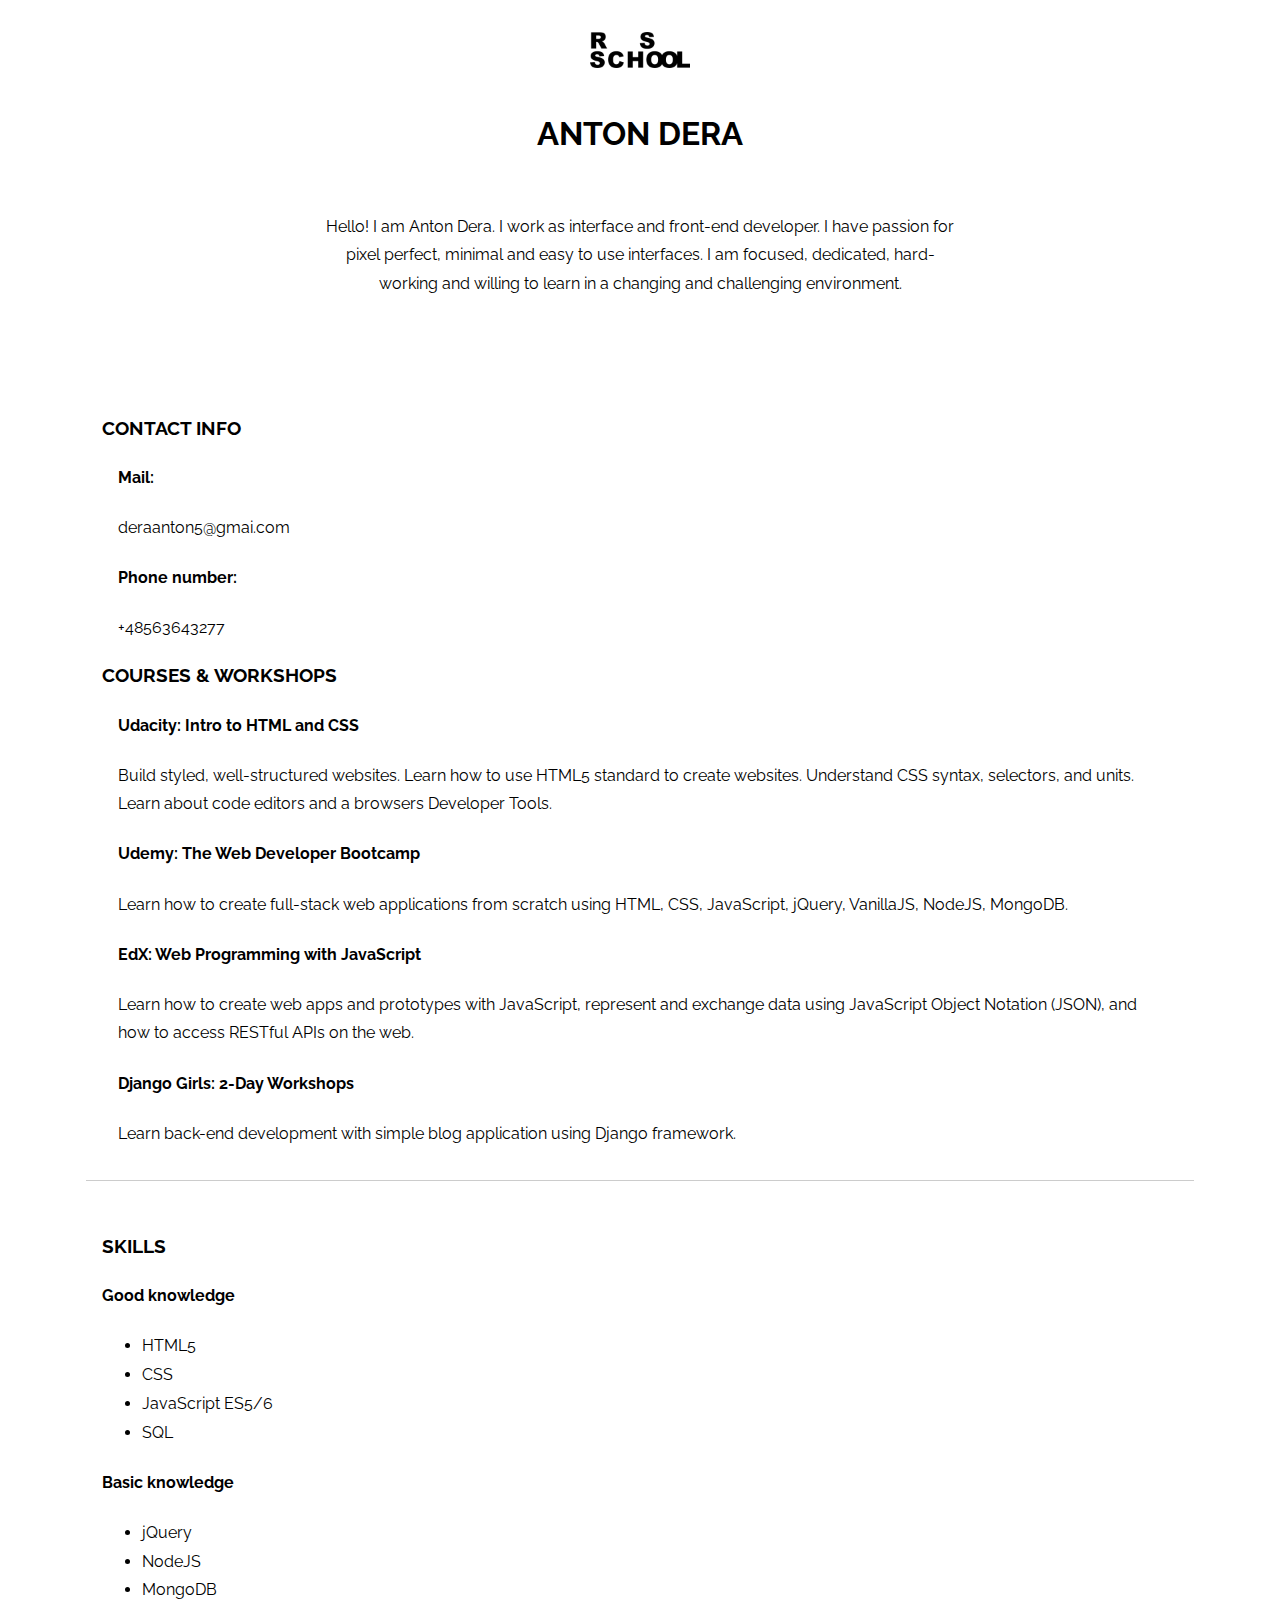
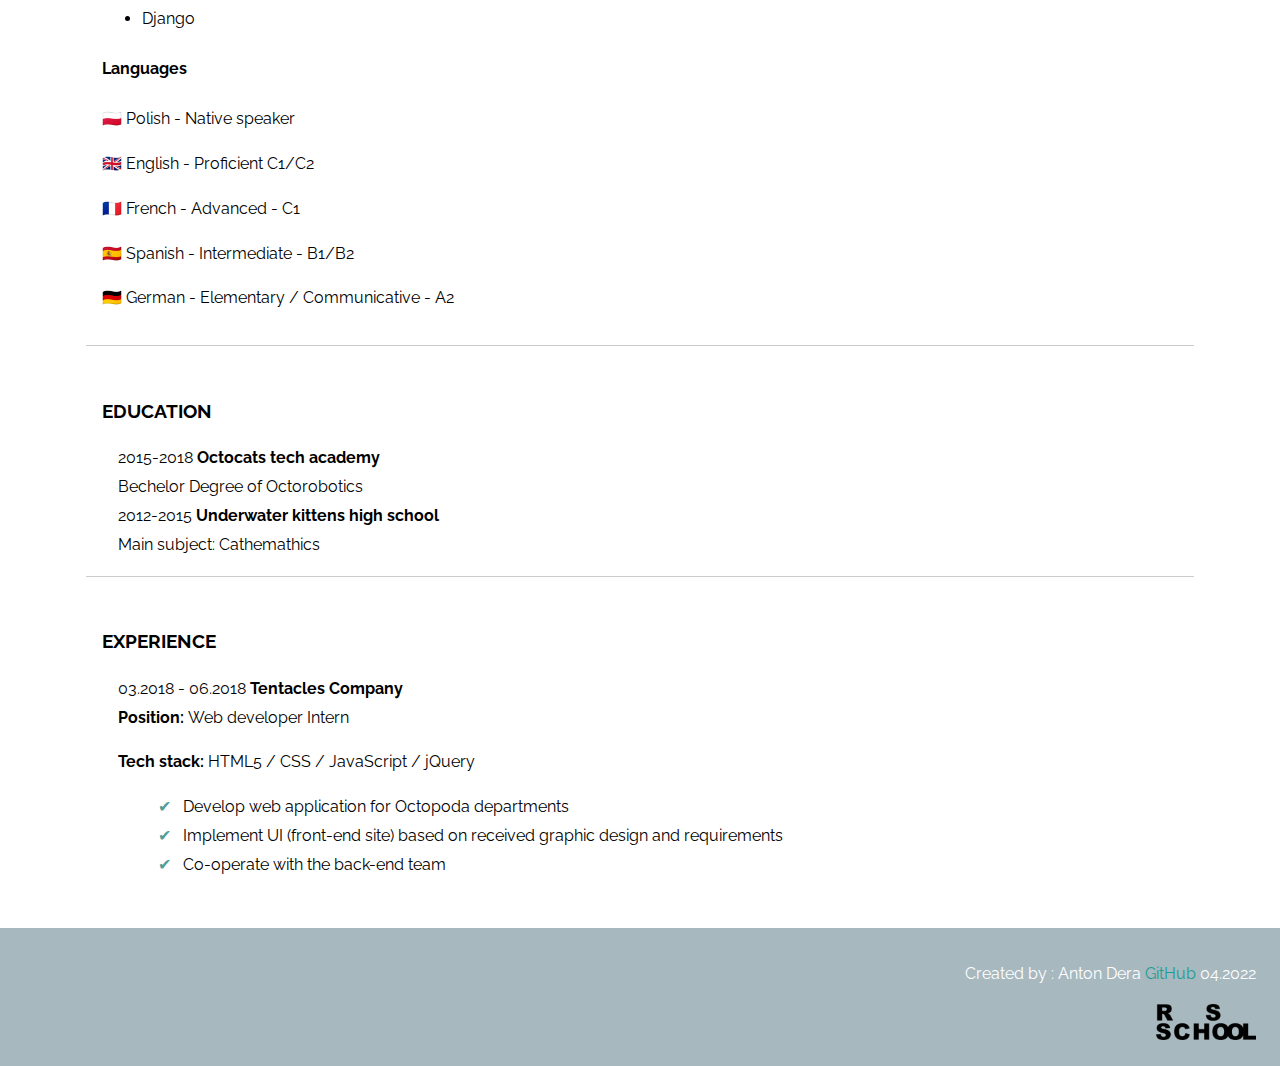
==== commit 7c8b69ca: "docs: update readme with additional information" ====
--- a/index.html
+++ b/index.html
@@ -46,7 +46,7 @@
 <h4> Udacity: Intro to HTML and CSS </h4>
 </div>
 <div >
-<p> Build styled, well-structured websites. Learn how to use HTML5 standard to create websites. Understand CSS syntax, selectors, and units. Learn about code editors and a browser's Developer Tools. </p>
+<p> Build styled, well-structured websites. Learn how to use HTML5 standard to create websites. Understand CSS syntax, selectors, and units. Learn about code editors and a browsers Developer Tools. </p>
 </div>
 </article>
 <article >
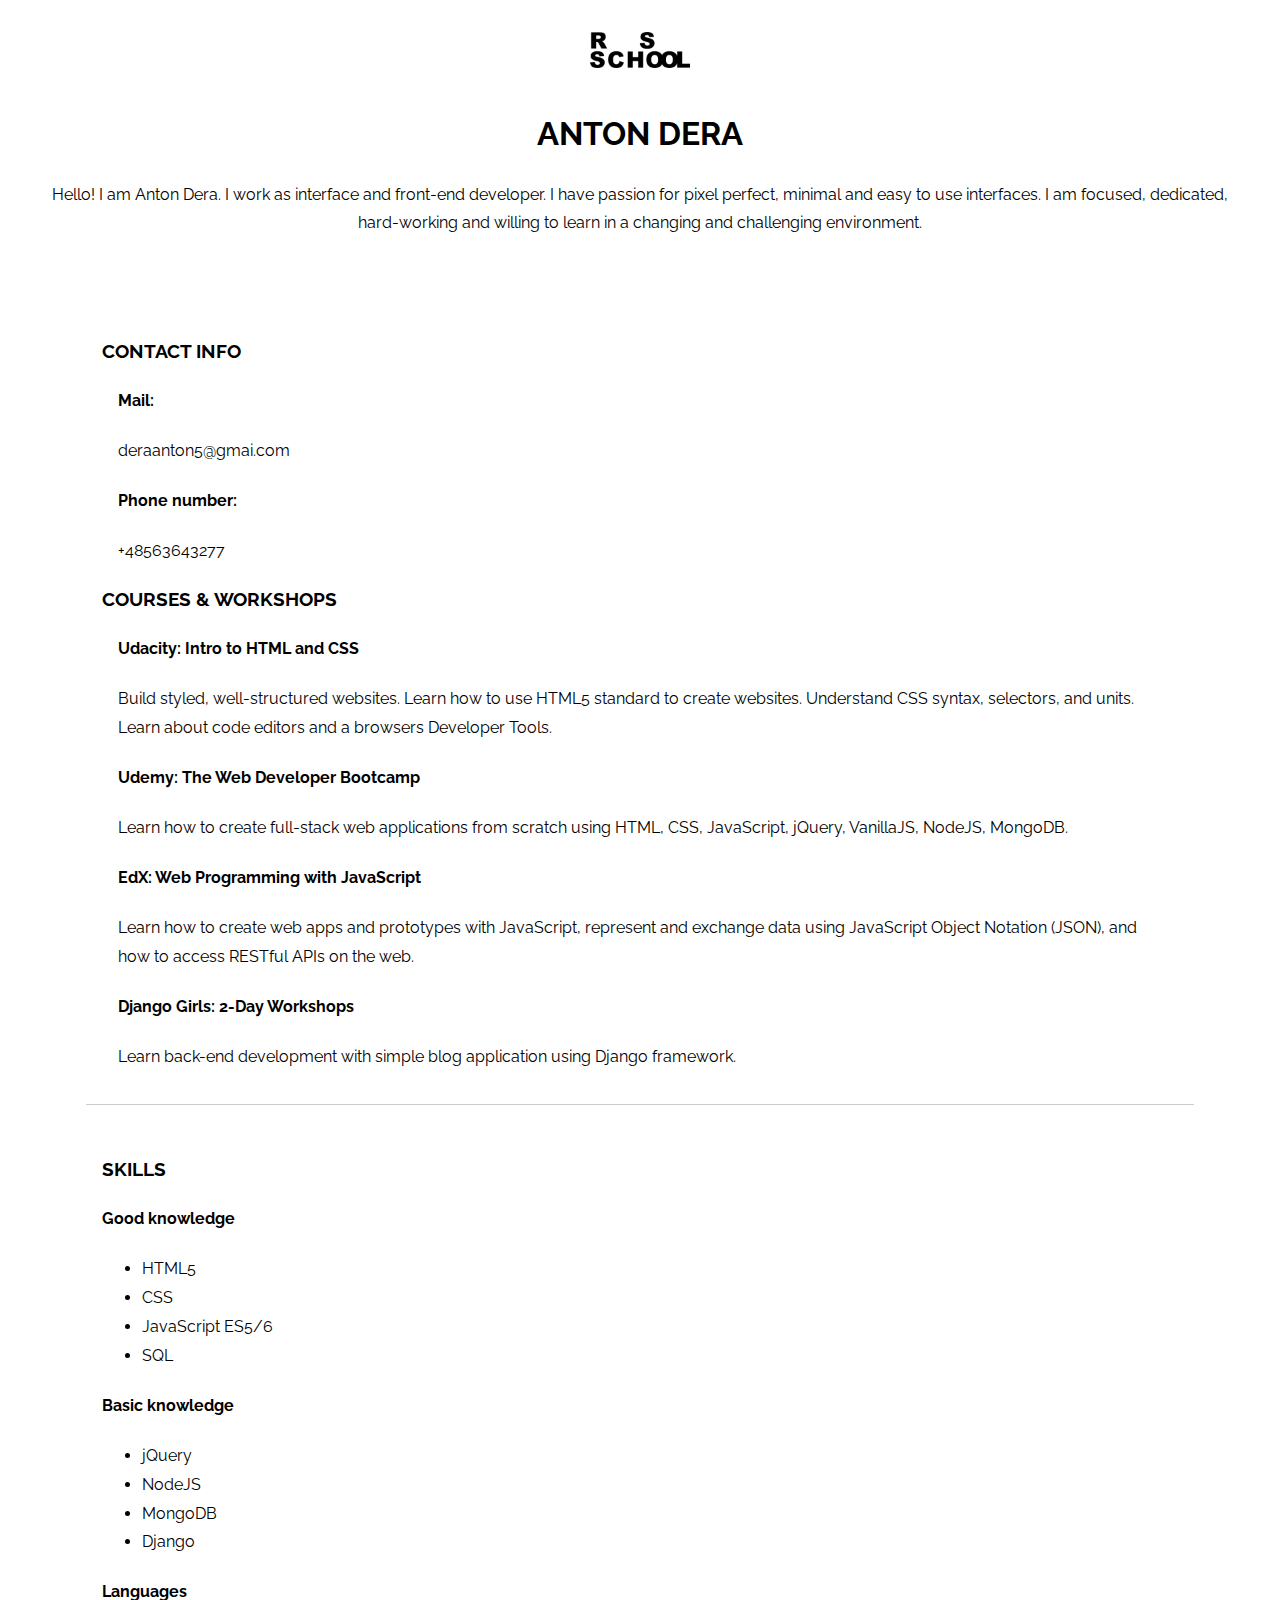
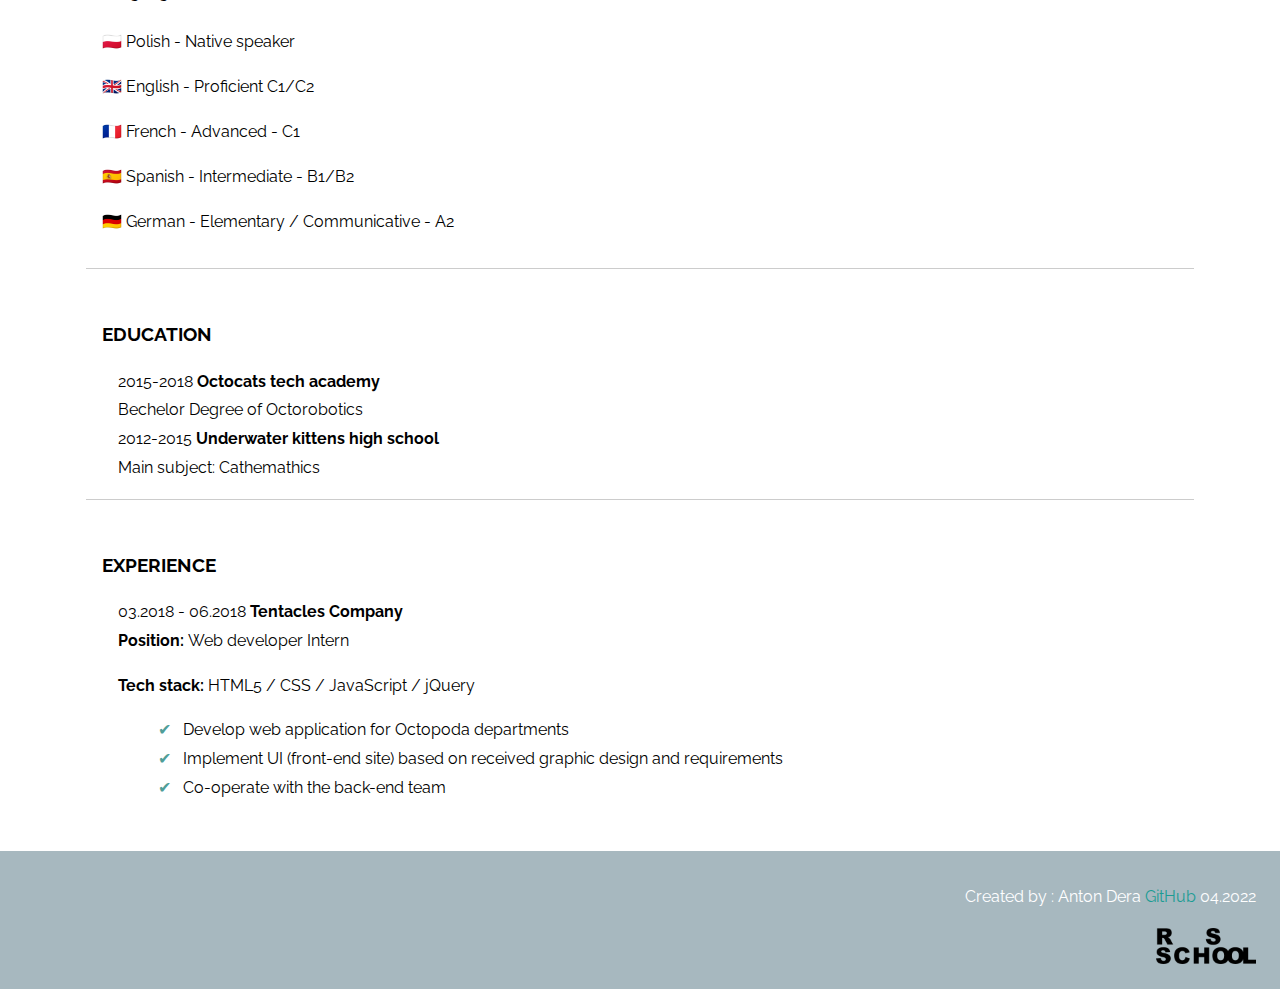
==== commit 799cedd4: "init: start mentor-dashboard task" ====
--- a/index.html
+++ b/index.html
@@ -15,61 +15,61 @@
 <body>
 <header>
 <div>
-<img alt="logo" src="logo-rsschool3.png" >
+<img alt="logo" src="logo-rsschool3.png">
 </div>
 <h1> Anton Dera </h1>
-<section>
+<div>
 <p> Hello! I am Anton Dera. I work as interface and front-end developer. I have passion for pixel perfect, minimal and easy to use interfaces. I am  focused, dedicated, hard-working and willing to learn in a changing and challenging environment. </p>
-</section>
+</div>
 </header>
 <main>
 
 <section>
 <h3> Contact info </h3>
 <article>
-<div >
+<div>
 <h4> Mail: </h4>
 </div>
-<div >
+<div>
 <p> deraanton5@gmai.com </p>
 </div>
-<div >
+<div>
 <h4> Phone number: </h4>
 </div>
-<div >
+<div>
 <p> +48563643277 </p>
 </div>
 </article>
 <h3> Courses & Workshops </h3>
-<article >
-<div >
+<article>
+<div>
 <h4> Udacity: Intro to HTML and CSS </h4>
 </div>
-<div >
+<div>
 <p> Build styled, well-structured websites. Learn how to use HTML5 standard to create websites. Understand CSS syntax, selectors, and units. Learn about code editors and a browsers Developer Tools. </p>
 </div>
 </article>
-<article >
+<article>
 <div >
 <h4> Udemy: The Web Developer Bootcamp </h4>
 </div>
-<div >
+<div>
 <p> Learn how to create full-stack web applications from scratch using HTML, CSS, JavaScript, jQuery, VanillaJS, NodeJS, MongoDB. </p>
 </div>
 </article>
-<article >
+<article>
 <div >
 <h4> EdX: Web Programming with JavaScript </h4>
 </div>
-<div >
+<div>
 <p> Learn how to create web apps and prototypes with JavaScript, represent and exchange data using JavaScript Object Notation (JSON), and how to access RESTful APIs on the web. </p>
 </div>
 </article>
 <article >
-<div >
+<div>
 <h4> Django Girls: 2-Day Workshops </h4>
 </div>
-<div >
+<div>
 <p> Learn back-end development with simple blog application using Django  framework. </p>
 </div>
 </article>
@@ -77,7 +77,7 @@
 <section>
 <h3>Skills</h3>
       <div >
-        <div >
+        <div>
           <h4> Good knowledge </h4>
           <ul>
             <li> HTML5 </li>
@@ -109,7 +109,7 @@
     <section>
       <h3> Education </h3>
       <article>
-        <div >
+        <div>
           <span> 2015-2018 </span> <strong> Octocats tech academy </strong>
         </div>
         <div >
@@ -129,24 +129,24 @@
       <h3> Experience </h3>
     
       <article>
-        <div >
-          <span> 03.2018 - 06.2018 </span> <strong> Tentacles Company </strong><br> <strong> Position: </strong>  Web developer Intern
-        </div>
-        <div>
-          <p> <strong> Tech stack: </strong> HTML5 / CSS / JavaScript / jQuery </p>
-          <ul class="job-description">
-            <li> Develop web application for Octopoda departments </li>
-            <li> Implement UI (front-end site) based on received graphic design and requirements </li>
-            <li> Co-operate with the back-end team </li>
-          </ul>
-        </div>
-      </article>
-    </section>
-  </main>
-  <footer>
-    <p> Created by : Anton Dera <a href="https://github.com/d544s/rsschool-cv">GitHub</a> 04.2022  </p>
-    <img alt="logo" src="logo-rsschool3.png" >
-  </footer>
+<div>
+<span> 03.2018 - 06.2018 </span> <strong> Tentacles Company </strong><br> <strong> Position: </strong>  Web developer Intern
+</div>
+<div>
+<p> <strong> Tech stack: </strong> HTML5 / CSS / JavaScript / jQuery </p>
+<ul class="job-description">
+<li> Develop web application for Octopoda departments </li>
+<li> Implement UI (front-end site) based on received graphic design and requirements </li>
+<li> Co-operate with the back-end team </li>
+</ul>
+</div>
+</article>
+</section>
+</main>
+<footer>
+<p> Created by : Anton Dera <a href="https://github.com/d544s/rsschool-cv">GitHub</a> 04.2022  </p>
+<img alt="logo" src="logo-rsschool3.png" >
+</footer>
 </body>
 
 </html>
